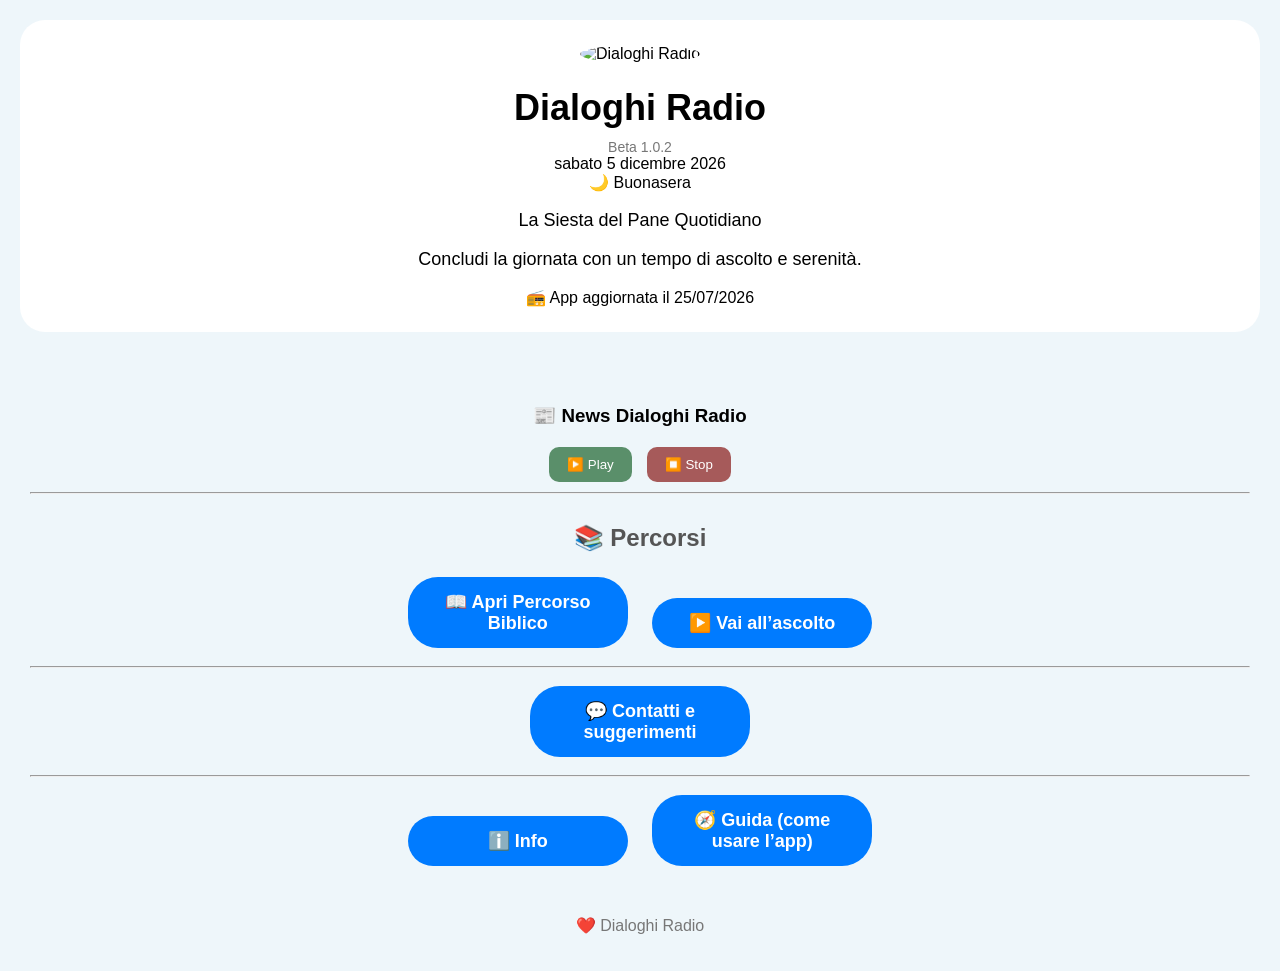
==== index.html @ 9541822d "Importato DR-TEST recupero 25-07 con esperimenti" ====
<!DOCTYPE html>
<!-- HTML5 -->

<html lang="it">
<head>
    <meta charset="UTF-8">
    <!-- Supporto caratteri -->

    <meta name="viewport" content="width=device-width, initial-scale=1.0">
    <!-- Responsive per smartphone -->

    <title>Dialoghi Radio</title>
    <!-- Titolo pagina -->

    <link rel="stylesheet" href="stile.css">
    <!-- Stile grafico -->

    <link rel="manifest" href="manifest.json">
    <!-- PWA: permette installazione come app -->

    <link rel="icon" type="image/png" href="icona.png">
    <!-- Icona browser/app -->
</head>

<body>

<header class="testata">
    <!-- Intestazione -->

    <img src="icona.png" class="logo" alt="Dialoghi Radio">
    <!-- Logo -->

    <h1>Dialoghi Radio</h1>
    <div class="versione">Beta 1.0.2</div>

   <div id="data-oggi"></div>
   <div id="saluto"></div>
<p class="sottotitolo">La Siesta del Pane Quotidiano</p>
<p id="descrizione-dinamica" class="descrizione">
Parole, musica e riflessioni per accompagnare la tua giornata
</p>
    <div class="ultimo-aggiornamento">
    📻 App aggiornata il 25/07/2026
    </div>
   </header>

<main>
    <!-- Pensiero del giorno -->
	
    <div id="contenutoGiornaliero" class="box-giorno">
        <p>Caricamento...</p>
    </div>

<div id="radioBox">

<h3>📰 News Dialoghi Radio</h3>

<div id="statoRadio"></div>

<audio id="audioRadio">
    <source src="audio/notizie/news001.mp3" type="audio/mpeg">
    Il tuo browser non supporta l'audio.
</audio>
<div id="controlliRadio">

<button id="playRadio">
▶️ Play
</button>

<button id="stopRadio">
⏹️ Stop
</button>

</div>

    <hr>

    <!-- 📚 PERCORSI -->
	
    <h2>📚 Percorsi</h2>

    <a href="percorso-biblico.html" class="bottone">
        📖 Apri Percorso Biblico
    </a>

    <!-- 🎧 ULTIME PUNTATE -->
	
   <a href="ultime-puntate.html" class="bottone">
   ▶️   Vai all’ascolto
   </a>
	
    <hr>

    <!-- 💬 CONTATTI -->
   
    <a href="contatti.html" class="bottone">
        💬 Contatti e suggerimenti
    </a>

    <hr>
    
    <!-- ℹ️ INFO -->
 
    <button onclick="mostraInfo()" class="bottone">
        ℹ️ Info
    </button>

    <!-- 📘 GUIDA -->

	<a href="guida.html" class="bottone">
    🧭 Guida (come usare l’app)
    </a>


</main>

<footer>
<p>❤️ Dialoghi Radio</p>

</footer>

<!-- Script Spreaker -->
<script async src="https://widget.spreaker.com/widgets.js"></script>

<!-- Script principale -->
<script src="app.js"></script>

  <!-- BOX INFO NASCOSTO -->
<div id="infoBox" style="display:none; padding:20px;">
  <h2>Dialoghi Radio</h2>
  <p>Versione Beta 1.0.2</p>
  <p>© 2026 Salvatore Esposito</p>
  <p>
    Un progetto di ascolto e accompagnamento.
  </p>
  <h3>🎧 Ascolto in background</h3>
  <p class="sottotitolo">
    Dopo aver avviato un contenuto audio puoi ridurre
    a icona Dialoghi Radio o spegnere lo schermo:
    l'ascolto può continuare mentre utilizzi altre
    applicazioni.
  </p>
  <button onclick="chiudiInfo()">Chiudi</button>
</div>


<!-- SCRIPT INFO -->
<script>

function mostraInfo() {
  const info = document.getElementById("infoBox");
  info.style.display = "block";

  info.scrollIntoView({
    behavior: "smooth"
  });
}

function chiudiInfo() {
  document.getElementById("infoBox").style.display = "none";
}

</script>
<script>
const oggi = new Date();

const opzioni = {
    weekday: 'long',
    year: 'numeric',
    month: 'long',
    day: 'numeric'
};

document.getElementById("data-oggi").innerHTML =
    oggi.toLocaleDateString('it-IT', opzioni);

const ora = new Date().getHours();

let messaggio = "";

if (ora < 12) {
    messaggio = "🌅 Buongiorno";
} 
else if (ora < 18) {
    messaggio = "☀️ Buon pomeriggio";
} 
else {
    messaggio = "🌙 Buonasera";
}

document.getElementById("saluto").innerHTML = messaggio;

let descrizione = "";

if (ora < 12) {
    descrizione = "Inizia la giornata con un momento di ascolto e riflessione.";
}
else if (ora < 18) {
    descrizione = "Un momento di pausa con parole e musica.";
}
else {
    descrizione = "Concludi la giornata con un tempo di ascolto e serenità.";
}

document.getElementById("descrizione-dinamica").innerHTML = descrizione;

</script>
</body>
</html>
---- stile.css ----
/* ============================================
   STILE GENERALE DELLA PAGINA
   ============================================ */

body {
    /* Carattere principale */
    font-family: Arial, sans-serif;

    /* Tutto il contenuto centrato */
    text-align: center;

    /* Eliminazione margini e spazi predefiniti */
    margin: 0;
    padding: 20px;

    /* Sfondo generale dell'app */
    background: #eef6fa; /* azzurro tenue   */
	/*          #f5f5f5;    grigio  chiaro  */
	/*          #f1f7f1;    verde   tenue   */
	/*          #f7f1e8;    crema  delicato */ 

}



/* ============================================
   TESTATA DELL'APP
   Contiene logo, titolo e descrizione
   ============================================ */

.testata {

    /* Sfondo bianco della scheda */
    background: white;

    padding: 25px;

    /* Angoli arrotondati */
    border-radius: 25px;

    margin-bottom: 5px;
}


/* Logo Dialoghi Radio */

.logo {
    width: 150px;
    border-radius: 50%;
}



/* Titolo principale */

h1 {
    font-size: 36px;
    margin-bottom: 5px;
}



h2 {

    /* Colore titoli secondari */
    color: #555;

    margin-top: 30px;
    margin-bottom: 15px;
}



.testata p {

    /* Dimensione descrizione nella testata */
    font-size: 18px;

}



/* ============================================
   BLOCCO ULTIMA PUNTATA
   ============================================ */

.ultima {

    background: white;

    padding: 20px;

    border-radius: 15px;

    /* Ombra della scheda */
    box-shadow: 0 2px 8px rgba(0,0,0,0.15);

}



/* ============================================
   ELENCO EPISODI CARICATI AUTOMATICAMENTE
   ============================================ */

#episodi div {

    /* Ogni puntata viene visualizzata
       come una scheda */

    background: white;

    padding: 15px;

    margin: 20px 0;

    border-radius: 20px;

}



/* ============================================
   LINK GENERICI
   ============================================ */

a {

    display: inline-block;

    margin-top: 20px;

    padding: 15px 25px;

    background: #222;

    color: white;

    text-decoration: none;

    border-radius: 30px;

    font-size: 18px;

}



/* ============================================
   PULSANTI PRINCIPALI DELL'APP
   ============================================ */

.bottone {

    display: inline-block;

    width: 220px;

    box-sizing: border-box;

    text-align: center;

    padding: 14px 20px;

    background: #007bff;

    color: white;

    text-decoration: none;

    border-radius: 30px;

    font-size: 18px;

    font-weight: bold;

    margin: 10px;

}



/* Effetto quando il mouse passa sopra */

.bottone:hover {

    background: #0056b3;

}



/* Il pulsante Info è un button,
   ma deve avere lo stesso stile */

button.bottone {

    border: none;

    cursor: pointer;

    font-family: Arial, sans-serif;

}



/* ============================================
   ADATTAMENTO SMARTPHONE
   ============================================ */

@media (max-width: 600px) {


    /* Logo più piccolo su telefono */

    .logo {

        width: 70px;

        display: block;

        margin: 0 auto;

    }


    /* Pulsanti a tutta larghezza */

    .bottone {

        display: block;

        width: 80%;

        margin: 15px auto;

    }

}



/* ============================================
   CONTENUTO PRINCIPALE
   ============================================ */

main {

    padding: 10px;

}



/* ============================================
   SPAZIATURA ELEMENTI DINAMICI
   ============================================ */

#ultima-puntata {

    margin-top: 25px;

}



#episodi div {

    margin-bottom: 25px;

}



/* ============================================
   INDICAZIONE VERSIONE APP
   ============================================ */

.versione {

    display: block;

    margin-top: 10px;

    font-size: 14px;

    color: #777;

}

/* ============================================
   PIEDE PAGINA
   ============================================ */

footer {

    margin-top: 30px;

    color: #777;

}
/* Pensiero del giorno */

#contenutoGiornaliero p {
    font-size: 18px;
}

#contenutoGiornaliero strong {
    font-size: 20px;
}
/* ============================================
   📻 Modalità Radio
   ============================================ */

.radio-attiva {
    animation: lampeggioRadio 1.5s infinite;
}


@keyframes lampeggioRadio {

    0% {
        opacity: 1;
    }

    50% {
        opacity: 0.4;
    }

    100% {
        opacity: 1;
    }

}
/* ============================================
   📻 Controlli radio
   ============================================ */

#statoRadio {
    margin-top: 15px;
    margin-bottom: 20px;
    font-size: 1.1em;
}


#controlliRadio {
    margin-top: 10px;
    margin-bottom: 10px;
    display: flex;
    gap: 15px;
    justify-content: center;
}


#controlliRadio button {
    padding: 10px 18px;
    border-radius: 10px;
    color: white;
    border: none;
    cursor: pointer;
}

#playRadio {
    background-color: #5a8f6a;
}

#stopRadio {
    background-color: #a65a5a;
}

iframe {
    position: relative;
    z-index: 10;
}
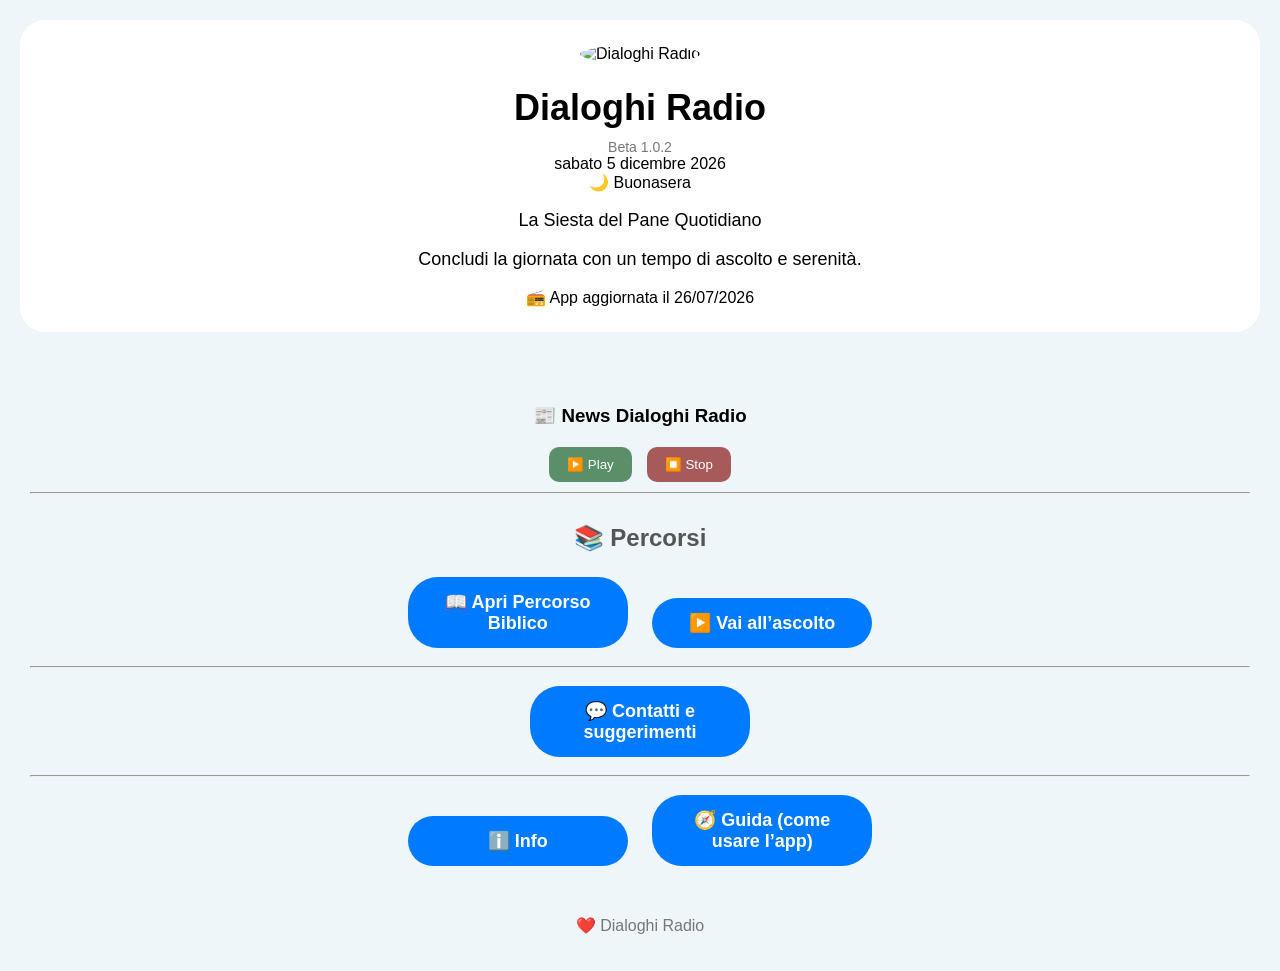
==== commit d09ab069: "Aggiornata data aggiornamento app DR-TEST" ====
--- a/index.html
+++ b/index.html
@@ -40,7 +40,7 @@
 Parole, musica e riflessioni per accompagnare la tua giornata
 </p>
     <div class="ultimo-aggiornamento">
-    📻 App aggiornata il 25/07/2026
+    📻 App aggiornata il 26/07/2026
     </div>
    </header>
 
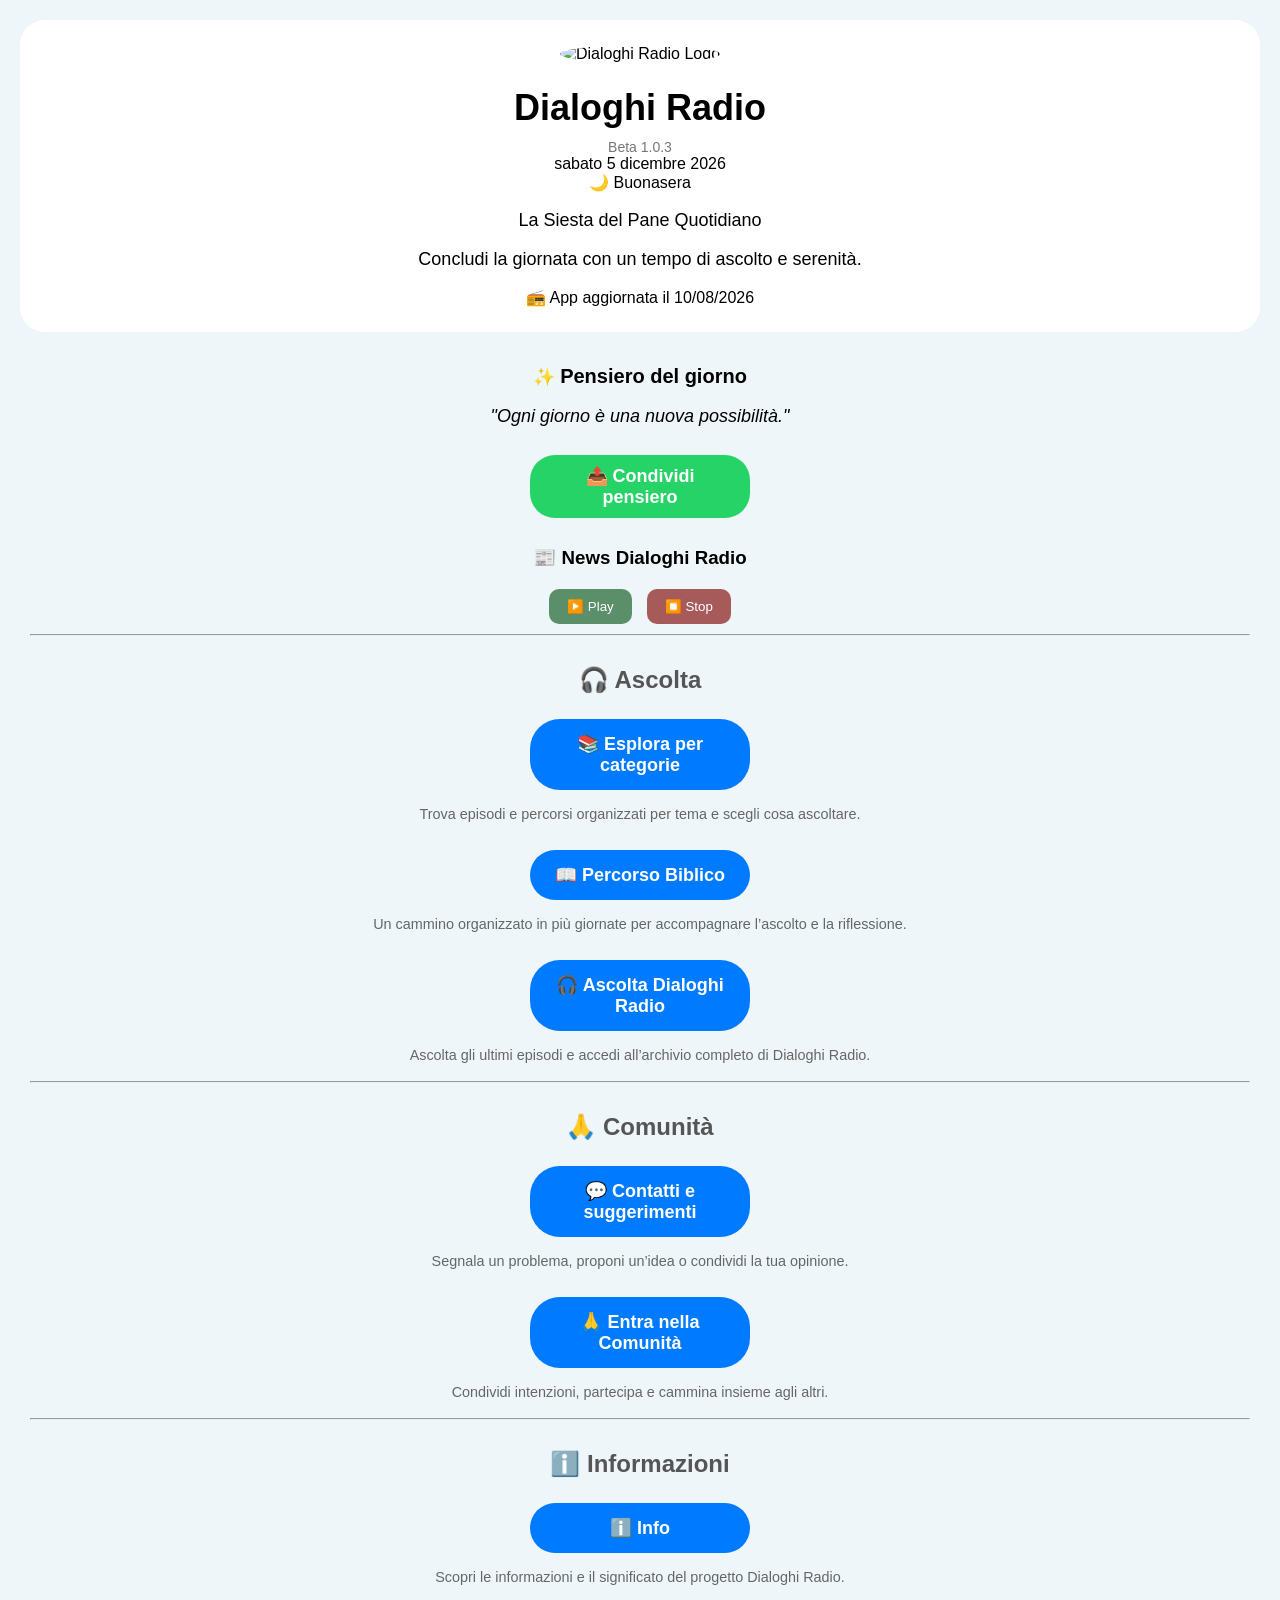
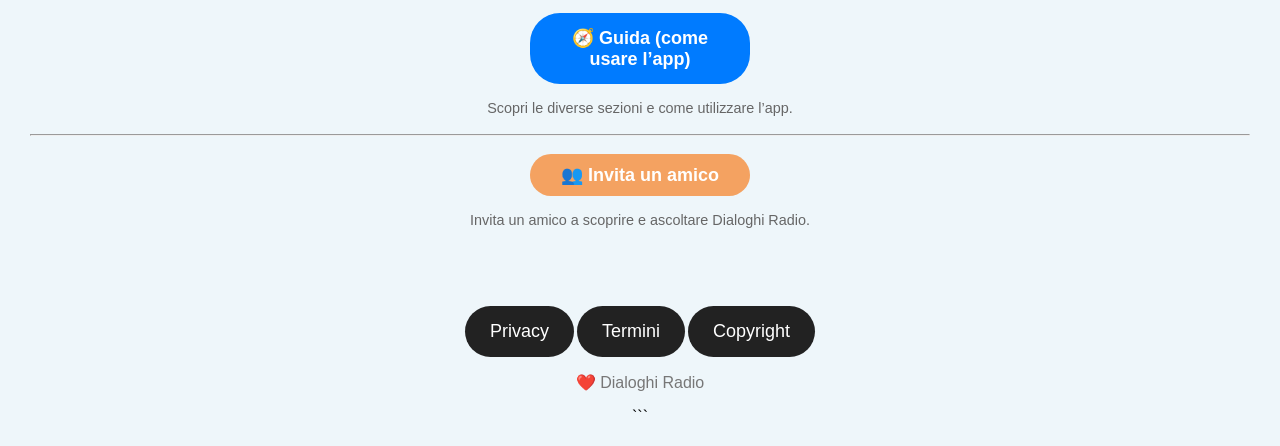
==== commit 379285fa: "Beta 1.0.3 - aggiornamento app e documentazione" ====
--- a/index.html
+++ b/index.html
@@ -1,209 +1,194 @@
 <!DOCTYPE html>
-<!-- HTML5 -->
-
 <html lang="it">
 <head>
     <meta charset="UTF-8">
-    <!-- Supporto caratteri -->
+    <meta name="viewport" content="width=device-width, initial-scale=1.0">
+    <title>Dialoghi Radio</title>
 
-    <meta name="viewport" content="width=device-width, initial-scale=1.0">
-    <!-- Responsive per smartphone -->
-
-    <title>Dialoghi Radio</title>
-    <!-- Titolo pagina -->
-
+    <!-- Risorse e PWA -->
     <link rel="stylesheet" href="stile.css">
-    <!-- Stile grafico -->
-
     <link rel="manifest" href="manifest.json">
-    <!-- PWA: permette installazione come app -->
-
     <link rel="icon" type="image/png" href="icona.png">
-    <!-- Icona browser/app -->
 </head>
 
 <body>
 
-<header class="testata">
-    <!-- Intestazione -->
+    <!-- Testata -->
+    <header class="testata">
+        <img src="icona.png" class="logo" alt="Dialoghi Radio Logo">
+        <h1>Dialoghi Radio</h1>
 
-    <img src="icona.png" class="logo" alt="Dialoghi Radio">
-    <!-- Logo -->
+        <div class="versione" id="versione-app"></div>
+        <div id="avviso-versione"></div>
+        <div id="data-oggi"></div>
+        <div id="saluto"></div>
 
-    <h1>Dialoghi Radio</h1>
-    <div class="versione">Beta 1.0.2</div>
+        <p class="sottotitolo">La Siesta del Pane Quotidiano</p>
+        <p id="descrizione-dinamica" class="descrizione">
+            Parole, musica e riflessioni per accompagnare la tua giornata
+        </p>
+        <div class="ultimo-aggiornamento" id="data-aggiornamento"></div>
+    </header>
 
-   <div id="data-oggi"></div>
-   <div id="saluto"></div>
-<p class="sottotitolo">La Siesta del Pane Quotidiano</p>
-<p id="descrizione-dinamica" class="descrizione">
-Parole, musica e riflessioni per accompagnare la tua giornata
-</p>
-    <div class="ultimo-aggiornamento">
-    📻 App aggiornata il 26/07/2026
-    </div>
-   </header>
+    <!-- Contenuto Principale -->
+    <main>
+        <!-- Pensiero del giorno -->
+        <div id="contenutoGiornaliero" class="box-giorno">
+            <p>Caricamento...</p>
+        </div>
 
-<main>
-    <!-- Pensiero del giorno -->
-	
-    <div id="contenutoGiornaliero" class="box-giorno">
-        <p>Caricamento...</p>
+        <!-- Sezione Player Radio & News -->
+        <div id="radioBox">
+            <h3>📰 News Dialoghi Radio</h3>
+            <div id="statoRadio"></div>
+
+            <audio id="audioRadio">
+                <source src="audio/notizie/news001.mp3" type="audio/mpeg">
+                Il tuo browser non supporta l'audio.
+            </audio>
+
+            <div id="controlliRadio">
+                <button id="playRadio">▶️ Play</button>
+                <button id="stopRadio">⏹️ Stop</button>
+            </div>
+        </div>
+
+        <hr>
+
+        <!-- Sezione 1: Ascolta -->
+        <h2>🎧 Ascolta</h2>
+
+        <a href="categorie.html" class="bottone">📚 Esplora per categorie</a>
+        <p class="descrizione-pulsante">
+            Trova episodi e percorsi organizzati per tema e scegli cosa ascoltare.
+        </p>
+
+        <a href="percorso-biblico.html" class="bottone">📖 Percorso Biblico</a>
+        <p class="descrizione-pulsante">
+            Un cammino organizzato in più giornate per accompagnare l’ascolto e la riflessione.
+        </p>
+
+        <a href="ultime-puntate.html" class="bottone">🎧 Ascolta Dialoghi Radio</a>
+        <p class="descrizione-pulsante">
+            Ascolta gli ultimi episodi e accedi all’archivio completo di Dialoghi Radio.
+        </p>
+
+        <hr>
+
+        <!-- Sezione 2: Comunità -->
+        <h2>🙏 Comunità</h2>
+
+        <a href="contatti.html" class="bottone">💬 Contatti e suggerimenti</a>
+        <p class="descrizione-pulsante">
+            Segnala un problema, proponi un’idea o condividi la tua opinione.
+        </p>
+
+        <a href="comunita.html" class="bottone">🙏 Entra nella Comunità</a>
+        <p class="descrizione-pulsante">
+            Condividi intenzioni, partecipa e cammina insieme agli altri.
+        </p>
+
+        <hr>
+
+        <!-- Sezione 3: Informazioni e utility -->
+        <h2>ℹ️ Informazioni</h2>
+
+        <button onclick="mostraInfo()" class="bottone">ℹ️ Info</button>
+        <p class="descrizione-pulsante">
+            Scopri le informazioni e il significato del progetto Dialoghi Radio.
+        </p>
+
+        <a href="guida.html" class="bottone">🧭 Guida (come usare l’app)</a>
+        <p class="descrizione-pulsante">
+            Scopri le diverse sezioni e come utilizzare l’app.
+        </p>
+
+        <hr>
+
+	<button onclick="condividiCategorie()" class="bottone bottone-invito">
+	👥 Invita un amico
+	</button>
+        <p class="descrizione-pulsante">
+            Invita un amico a scoprire e ascoltare Dialoghi Radio.
+        </p>
+    </main>
+
+    <!-- Modal Info Nascosto -->
+    <div id="infoBox" style="display:none; padding:20px;">
+        <h2>Dialoghi Radio</h2>
+        <p>Versione <span id="versione-info"></span></p>
+        <p>© 2026 Salvatore Esposito</p>
+        <p>Un progetto di ascolto e accompagnamento.</p>
+
+        <h3>🎧 Ascolto in background</h3>
+        <p class="sottotitolo">
+            Dopo aver avviato un contenuto audio puoi ridurre a icona Dialoghi Radio o spegnere lo schermo:
+            l'ascolto può continuare mentre utilizzi altre applicazioni.
+        </p>
+        <button onclick="chiudiInfo()">Chiudi</button>
     </div>
 
-<div id="radioBox">
+    <!-- Piè di pagina -->
 
-<h3>📰 News Dialoghi Radio</h3>
+<footer>
+    <p class="link-documenti">
+        <a href="privacy.html">Privacy</a>
+        <a href="termini.html">Termini</a>
+        <a href="copyright.html">Copyright</a>
+    </p>
 
-<div id="statoRadio"></div>
-
-<audio id="audioRadio">
-    <source src="audio/notizie/news001.mp3" type="audio/mpeg">
-    Il tuo browser non supporta l'audio.
-</audio>
-<div id="controlliRadio">
-
-<button id="playRadio">
-▶️ Play
-</button>
-
-<button id="stopRadio">
-⏹️ Stop
-</button>
-
-</div>
-
-    <hr>
-
-    <!-- 📚 PERCORSI -->
-	
-    <h2>📚 Percorsi</h2>
-
-    <a href="percorso-biblico.html" class="bottone">
-        📖 Apri Percorso Biblico
-    </a>
-
-    <!-- 🎧 ULTIME PUNTATE -->
-	
-   <a href="ultime-puntate.html" class="bottone">
-   ▶️   Vai all’ascolto
-   </a>
-	
-    <hr>
-
-    <!-- 💬 CONTATTI -->
-   
-    <a href="contatti.html" class="bottone">
-        💬 Contatti e suggerimenti
-    </a>
-
-    <hr>
-    
-    <!-- ℹ️ INFO -->
- 
-    <button onclick="mostraInfo()" class="bottone">
-        ℹ️ Info
-    </button>
-
-    <!-- 📘 GUIDA -->
-
-	<a href="guida.html" class="bottone">
-    🧭 Guida (come usare l’app)
-    </a>
+    <p>❤️ Dialoghi Radio</p>
+</footer>
+```
 
 
-</main>
-
-<footer>
-<p>❤️ Dialoghi Radio</p>
-
-</footer>
-
-<!-- Script Spreaker -->
-<script async src="https://widget.spreaker.com/widgets.js"></script>
-
-<!-- Script principale -->
-<script src="app.js"></script>
-
-  <!-- BOX INFO NASCOSTO -->
-<div id="infoBox" style="display:none; padding:20px;">
-  <h2>Dialoghi Radio</h2>
-  <p>Versione Beta 1.0.2</p>
-  <p>© 2026 Salvatore Esposito</p>
-  <p>
-    Un progetto di ascolto e accompagnamento.
-  </p>
-  <h3>🎧 Ascolto in background</h3>
-  <p class="sottotitolo">
-    Dopo aver avviato un contenuto audio puoi ridurre
-    a icona Dialoghi Radio o spegnere lo schermo:
-    l'ascolto può continuare mentre utilizzi altre
-    applicazioni.
-  </p>
-  <button onclick="chiudiInfo()">Chiudi</button>
-</div>
 
 
-<!-- SCRIPT INFO -->
-<script>
+    <!-- Script Esterni -->
+    <script async src="https://widget.spreaker.com/widgets.js"></script>
+    <script src="config.js"></script>
+    <script src="app.js"></script>
 
-function mostraInfo() {
-  const info = document.getElementById("infoBox");
-  info.style.display = "block";
+    <!-- Script Inline Logic -->
+    <script>
+        function mostraInfo() {
+            const info = document.getElementById("infoBox");
+            info.style.display = "block";
+            info.scrollIntoView({ behavior: "smooth" });
+        }
 
-  info.scrollIntoView({
-    behavior: "smooth"
-  });
-}
+        function chiudiInfo() {
+            document.getElementById("infoBox").style.display = "none";
+        }
 
-function chiudiInfo() {
-  document.getElementById("infoBox").style.display = "none";
-}
+        // Gestione data e saluti dinamici
+        const oggi = new Date();
+        const opzioni = {
+            weekday: 'long',
+            year: 'numeric',
+            month: 'long',
+            day: 'numeric'
+        };
 
-</script>
-<script>
-const oggi = new Date();
+        document.getElementById("data-oggi").innerHTML = oggi.toLocaleDateString('it-IT', opzioni);
 
-const opzioni = {
-    weekday: 'long',
-    year: 'numeric',
-    month: 'long',
-    day: 'numeric'
-};
+        const ora = oggi.getHours();
+        let messaggio = "";
+        let descrizione = "";
 
-document.getElementById("data-oggi").innerHTML =
-    oggi.toLocaleDateString('it-IT', opzioni);
+        if (ora < 12) {
+            messaggio = "🌅 Buongiorno";
+            descrizione = "Inizia la giornata con un momento di ascolto e riflessione.";
+        } else if (ora < 18) {
+            messaggio = "☀️ Buon pomeriggio";
+            descrizione = "Un momento di pausa con parole e musica.";
+        } else {
+            messaggio = "🌙 Buonasera";
+            descrizione = "Concludi la giornata con un tempo di ascolto e serenità.";
+        }
 
-const ora = new Date().getHours();
-
-let messaggio = "";
-
-if (ora < 12) {
-    messaggio = "🌅 Buongiorno";
-} 
-else if (ora < 18) {
-    messaggio = "☀️ Buon pomeriggio";
-} 
-else {
-    messaggio = "🌙 Buonasera";
-}
-
-document.getElementById("saluto").innerHTML = messaggio;
-
-let descrizione = "";
-
-if (ora < 12) {
-    descrizione = "Inizia la giornata con un momento di ascolto e riflessione.";
-}
-else if (ora < 18) {
-    descrizione = "Un momento di pausa con parole e musica.";
-}
-else {
-    descrizione = "Concludi la giornata con un tempo di ascolto e serenità.";
-}
-
-document.getElementById("descrizione-dinamica").innerHTML = descrizione;
-
-</script>
+        document.getElementById("saluto").innerHTML = messaggio;
+        document.getElementById("descrizione-dinamica").innerHTML = descrizione;
+    </script>
 </body>
-</html>
+</html>
--- a/stile.css
+++ b/stile.css
@@ -1,307 +1,80 @@
 /* ============================================
-   STILE GENERALE DELLA PAGINA
+   1. STILE GENERALE & LAYOUT
    ============================================ */
 
 body {
-    /* Carattere principale */
     font-family: Arial, sans-serif;
-
-    /* Tutto il contenuto centrato */
     text-align: center;
-
-    /* Eliminazione margini e spazi predefiniti */
     margin: 0;
     padding: 20px;
-
-    /* Sfondo generale dell'app */
-    background: #eef6fa; /* azzurro tenue   */
-	/*          #f5f5f5;    grigio  chiaro  */
-	/*          #f1f7f1;    verde   tenue   */
-	/*          #f7f1e8;    crema  delicato */ 
-
-}
-
-
-
-/* ============================================
-   TESTATA DELL'APP
-   Contiene logo, titolo e descrizione
+    background: #eef6fa; /* Azzurro tenue */
+    /* Alternative sfondo:
+       #f5f5f5; Grigio chiaro
+       #f1f7f1; Verde tenue
+       #f7f1e8; Crema delicato
+    */
+}
+
+main {
+    padding: 10px;
+}
+
+footer {
+    margin-top: 30px;
+    color: #777;
+}
+
+iframe {
+    position: relative;
+    z-index: 10;
+}
+
+/* ============================================
+   2. TESTATA & TIPOGRAFIA
    ============================================ */
 
 .testata {
-
-    /* Sfondo bianco della scheda */
-    background: white;
-
+    background: #ffffff;
     padding: 25px;
-
-    /* Angoli arrotondati */
     border-radius: 25px;
-
     margin-bottom: 5px;
 }
-
-
-/* Logo Dialoghi Radio */
 
 .logo {
     width: 150px;
     border-radius: 50%;
 }
 
-
-
-/* Titolo principale */
-
 h1 {
     font-size: 36px;
     margin-bottom: 5px;
 }
 
-
-
 h2 {
-
-    /* Colore titoli secondari */
     color: #555;
-
     margin-top: 30px;
     margin-bottom: 15px;
 }
 
-
-
 .testata p {
-
-    /* Dimensione descrizione nella testata */
     font-size: 18px;
-
-}
-
-
-
-/* ============================================
-   BLOCCO ULTIMA PUNTATA
-   ============================================ */
-
-.ultima {
-
-    background: white;
-
-    padding: 20px;
-
-    border-radius: 15px;
-
-    /* Ombra della scheda */
-    box-shadow: 0 2px 8px rgba(0,0,0,0.15);
-
-}
-
-
-
-/* ============================================
-   ELENCO EPISODI CARICATI AUTOMATICAMENTE
-   ============================================ */
-
-#episodi div {
-
-    /* Ogni puntata viene visualizzata
-       come una scheda */
-
-    background: white;
-
-    padding: 15px;
-
-    margin: 20px 0;
-
-    border-radius: 20px;
-
-}
-
-
-
-/* ============================================
-   LINK GENERICI
-   ============================================ */
-
-a {
-
-    display: inline-block;
-
-    margin-top: 20px;
-
-    padding: 15px 25px;
-
-    background: #222;
-
-    color: white;
-
-    text-decoration: none;
-
-    border-radius: 30px;
-
-    font-size: 18px;
-
-}
-
-
-
-/* ============================================
-   PULSANTI PRINCIPALI DELL'APP
-   ============================================ */
-
-.bottone {
-
-    display: inline-block;
-
-    width: 220px;
-
-    box-sizing: border-box;
-
+}
+
+.versione {
+    display: block;
+    margin-top: 10px;
+    font-size: 14px;
+    color: #777;
+}
+
+.descrizione-pulsante {
+    margin: 6px 10px 18px;
+    font-size: 0.9em;
+    color: #666;
     text-align: center;
-
-    padding: 14px 20px;
-
-    background: #007bff;
-
-    color: white;
-
-    text-decoration: none;
-
-    border-radius: 30px;
-
-    font-size: 18px;
-
-    font-weight: bold;
-
-    margin: 10px;
-
-}
-
-
-
-/* Effetto quando il mouse passa sopra */
-
-.bottone:hover {
-
-    background: #0056b3;
-
-}
-
-
-
-/* Il pulsante Info è un button,
-   ma deve avere lo stesso stile */
-
-button.bottone {
-
-    border: none;
-
-    cursor: pointer;
-
-    font-family: Arial, sans-serif;
-
-}
-
-
-
-/* ============================================
-   ADATTAMENTO SMARTPHONE
-   ============================================ */
-
-@media (max-width: 600px) {
-
-
-    /* Logo più piccolo su telefono */
-
-    .logo {
-
-        width: 70px;
-
-        display: block;
-
-        margin: 0 auto;
-
-    }
-
-
-    /* Pulsanti a tutta larghezza */
-
-    .bottone {
-
-        display: block;
-
-        width: 80%;
-
-        margin: 15px auto;
-
-    }
-
-}
-
-
-
-/* ============================================
-   CONTENUTO PRINCIPALE
-   ============================================ */
-
-main {
-
-    padding: 10px;
-
-}
-
-
-
-/* ============================================
-   SPAZIATURA ELEMENTI DINAMICI
-   ============================================ */
-
-#ultima-puntata {
-
-    margin-top: 25px;
-
-}
-
-
-
-#episodi div {
-
-    margin-bottom: 25px;
-
-}
-
-
-
-/* ============================================
-   INDICAZIONE VERSIONE APP
-   ============================================ */
-
-.versione {
-
-    display: block;
-
-    margin-top: 10px;
-
-    font-size: 14px;
-
-    color: #777;
-
-}
-
-/* ============================================
-   PIEDE PAGINA
-   ============================================ */
-
-footer {
-
-    margin-top: 30px;
-
-    color: #777;
-
-}
-/* Pensiero del giorno */
-
+}
+
+/* Nota / elementi dinamici */
 #contenutoGiornaliero p {
     font-size: 18px;
 }
@@ -309,32 +82,99 @@
 #contenutoGiornaliero strong {
     font-size: 20px;
 }
-/* ============================================
-   📻 Modalità Radio
-   ============================================ */
-
-.radio-attiva {
-    animation: lampeggioRadio 1.5s infinite;
-}
-
-
-@keyframes lampeggioRadio {
-
-    0% {
-        opacity: 1;
-    }
-
-    50% {
-        opacity: 0.4;
-    }
-
-    100% {
-        opacity: 1;
-    }
-
-}
-/* ============================================
-   📻 Controlli radio
+
+/* ============================================
+   3. PULSANTI E LINK
+   ============================================ */
+
+a {
+    display: inline-block;
+    margin-top: 20px;
+    padding: 15px 25px;
+    background: #222;
+    color: #ffffff;
+    text-decoration: none;
+    border-radius: 30px;
+    font-size: 18px;
+}
+
+.bottone {
+    display: inline-block;
+    width: 220px;
+    box-sizing: border-box;
+    text-align: center;
+    padding: 14px 20px;
+    background: #007bff;
+    color: #ffffff;
+    text-decoration: none;
+    border-radius: 30px;
+    font-size: 18px;
+    font-weight: bold;
+    margin: 10px;
+}
+
+.bottone:hover {
+    background: #0056b3;
+}
+
+button.bottone {
+    border: none;
+    cursor: pointer;
+    font-family: Arial, sans-serif;
+}
+
+.btn-share {
+  background-color: #25D366;
+  color: white;
+  border-radius: 20px;
+  padding: 8px 16px;
+  font-weight: 500;
+  border: none;
+}
+
+.btn-share:active {
+  transform: scale(0.97);
+}
+
+/* ============================================
+   4. SCHEDE ED EPISODI
+   ============================================ */
+
+.ultima {
+    background: #ffffff;
+    padding: 20px;
+    border-radius: 15px;
+    box-shadow: 0 2px 8px rgba(0, 0, 0, 0.15);
+}
+
+#ultima-puntata {
+    margin-top: 25px;
+}
+
+#episodi div {
+    background: #ffffff;
+    padding: 15px;
+    margin: 20px 0 25px 0;
+    border-radius: 20px;
+}
+
+.episodio-cliccabile {
+    margin: 12px 0;
+    padding: 14px;
+    background-color: #ffffff;
+    border-radius: 12px;
+    box-shadow: 0 2px 6px rgba(0, 0, 0, 0.1);
+    cursor: pointer;
+    transition: transform 0.15s, box-shadow 0.15s;
+}
+
+.episodio-cliccabile:hover {
+    transform: scale(1.02);
+    box-shadow: 0 4px 10px rgba(0, 0, 0, 0.15);
+}
+
+/* ============================================
+   5. CONTROLLI RADIO & MODALITÀ LIVE
    ============================================ */
 
 #statoRadio {
@@ -342,7 +182,6 @@
     margin-bottom: 20px;
     font-size: 1.1em;
 }
-
 
 #controlliRadio {
     margin-top: 10px;
@@ -352,11 +191,10 @@
     justify-content: center;
 }
 
-
 #controlliRadio button {
     padding: 10px 18px;
     border-radius: 10px;
-    color: white;
+    color: #ffffff;
     border: none;
     cursor: pointer;
 }
@@ -369,7 +207,162 @@
     background-color: #a65a5a;
 }
 
-iframe {
-    position: relative;
-    z-index: 10;
+.radio-attiva {
+    animation: lampeggioRadio 1.5s infinite;
+}
+
+@keyframes lampeggioRadio {
+    0% {
+        opacity: 1;
+    }
+    50% {
+        opacity: 0.4;
+    }
+    100% {
+        opacity: 1;
+    }
+}
+
+/* ============================================
+   6. RESPONSIVE (SMARTPHONE)
+   ============================================ */
+
+@media (max-width: 600px) {
+    .logo {
+        width: 70px;
+        display: block;
+        margin: 0 auto;
+    }
+
+    .bottone {
+        display: block;
+        width: 80%;
+        margin: 15px auto;
+    }
+}
+.bottone-invito {
+    background: #f4a261 !important;
+    color: white;
+    border: none;
+    border-radius: 25px;
+    padding: 10px 18px;
+    font-weight: bold;
+    cursor: pointer;
+    transition: transform 0.2s ease, opacity 0.2s ease;
+}
+
+.bottone-invito:hover {
+    opacity: 0.9;
+    transform: translateY(-1px);
+}
+
+.bottone-invito:active {
+    transform: scale(0.97);
+}
+.bottone-condividi {
+	background: #25D366 !important;
+    color: white;
+    border: none;
+    border-radius: 25px;
+    padding: 10px 18px;
+    font-weight: bold;
+    cursor: pointer;
+    transition: transform 0.2s ease, opacity 0.2s ease;
+}
+
+.bottone-condividi:hover {
+    opacity: 0.9;
+    transform: translateY(-1px);
+}
+
+.bottone-condividi:active {
+    transform: scale(0.97);
+}
+.btn-comunita {
+    background: #f4a261 !important;
+    color: white;
+    border: none;
+    border-radius: 25px;
+    padding: 10px 18px;
+    font-weight: bold;
+    cursor: pointer;
+    transition: transform 0.2s ease, opacity 0.2s ease;
+}
+
+.btn-comunita:hover {
+    opacity: 0.9;
+    transform: translateY(-1px);
+}
+
+.btn-comunita:active {
+    transform: scale(0.97);
+}
+.btn-comunita.bottone-condividi {
+    background: #25D366 !important;
+    color: white;
+}
+/* Pagine documentazione */
+
+.pagina-documento {
+max-width: 800px;
+margin: 20px auto;
+padding: 24px;
+font-size: 17px;
+line-height: 1.65;
+text-align: left;
+}
+
+.pagina-documento h2 {
+margin-top: 30px;
+margin-bottom: 12px;
+}
+
+.pagina-documento p {
+margin-bottom: 16px;
+}
+
+.pagina-documento ul {
+padding-left: 24px;
+margin-bottom: 20px;
+}
+
+.pagina-documento li {
+margin-bottom: 8px;
+}
+
+.pagina-documento hr {
+margin: 30px 0;
+border: 0;
+border-top: 1px solid #ccc;
+}
+
+@media (max-width: 600px) {
+
+```
+.pagina-documento {
+    margin: 10px;
+    padding: 18px;
+    font-size: 17px;
+    line-height: 1.65;
+}
+
+.pagina-documento h2 {
+    font-size: 21px;
+    margin-top: 26px;
+}
+
+.pagina-documento p {
+    margin-bottom: 15px;
+}
+}
+.link-documenti {
+    display: flex;
+    justify-content: center;
+    gap: 3px;
+    font-size: 0.85rem;
+    white-space: nowrap;
+}
+
+.link-documenti a {
+    display: inline;
 }
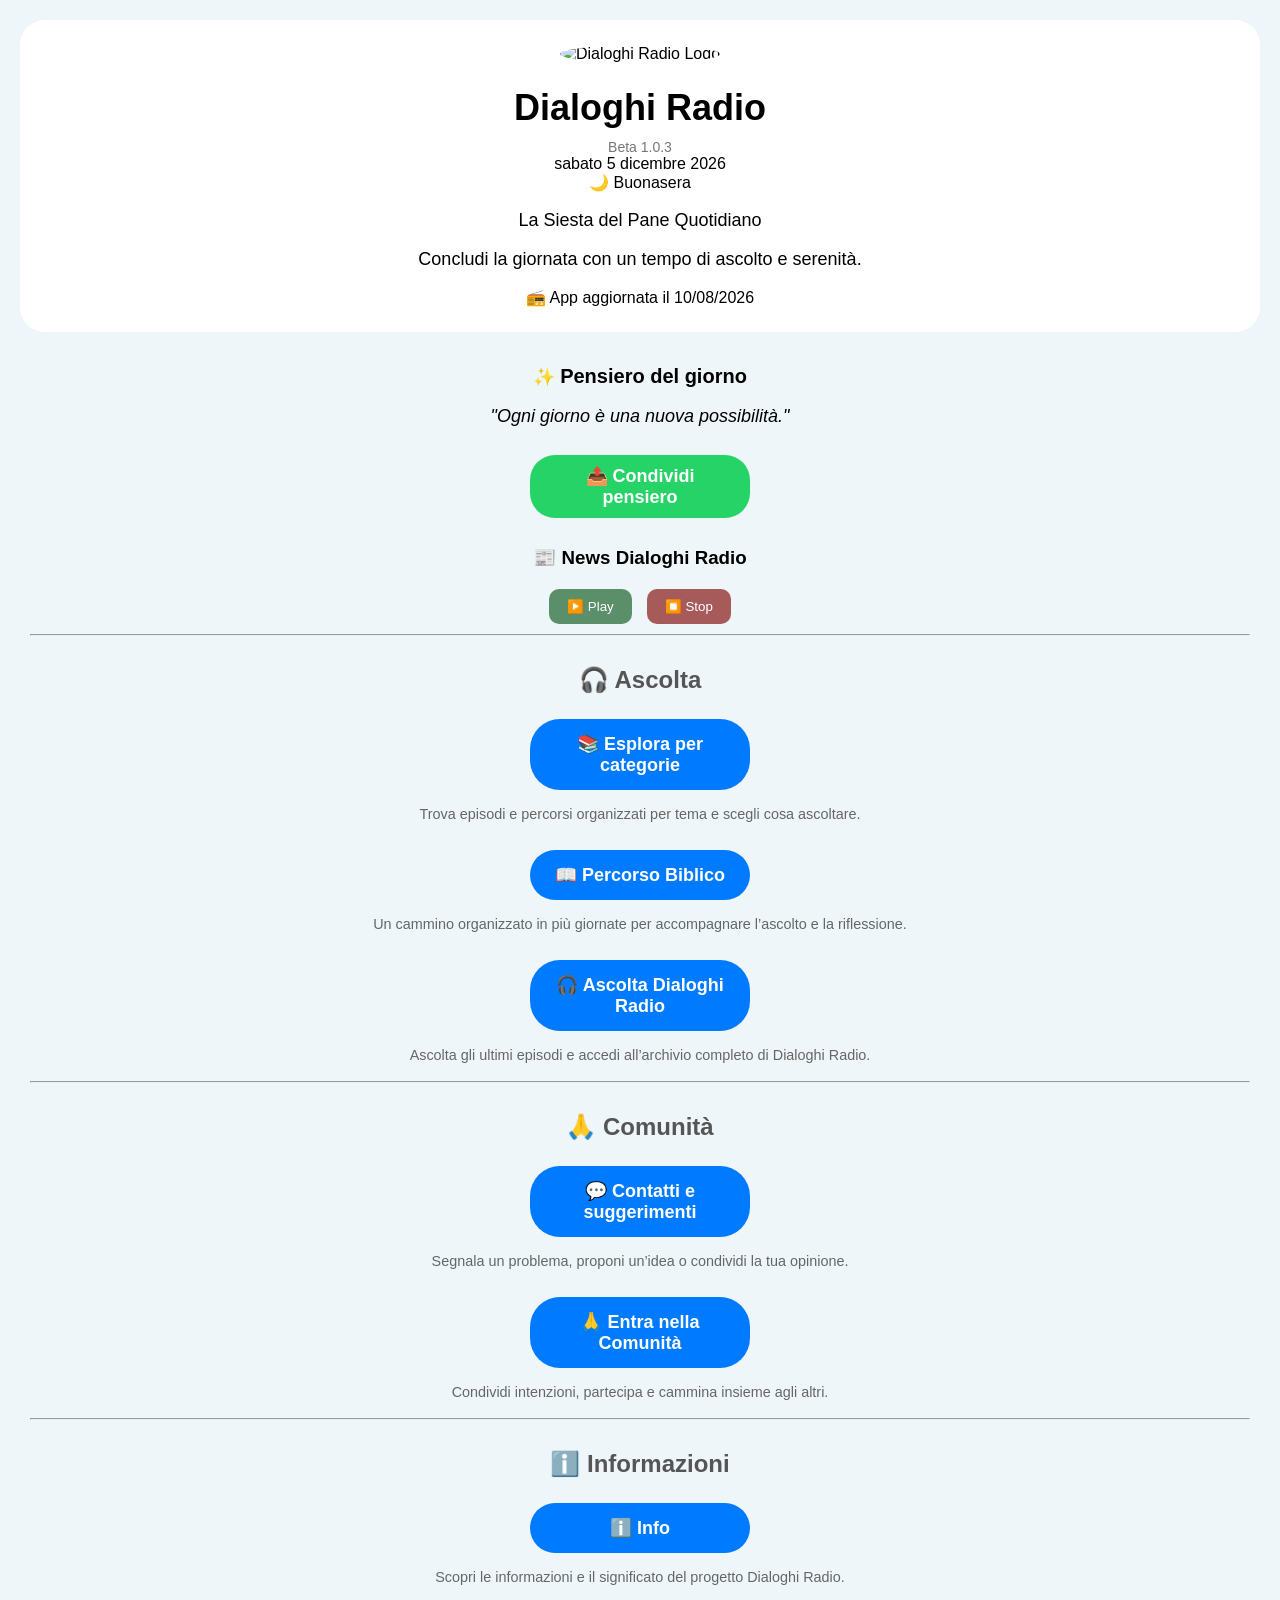
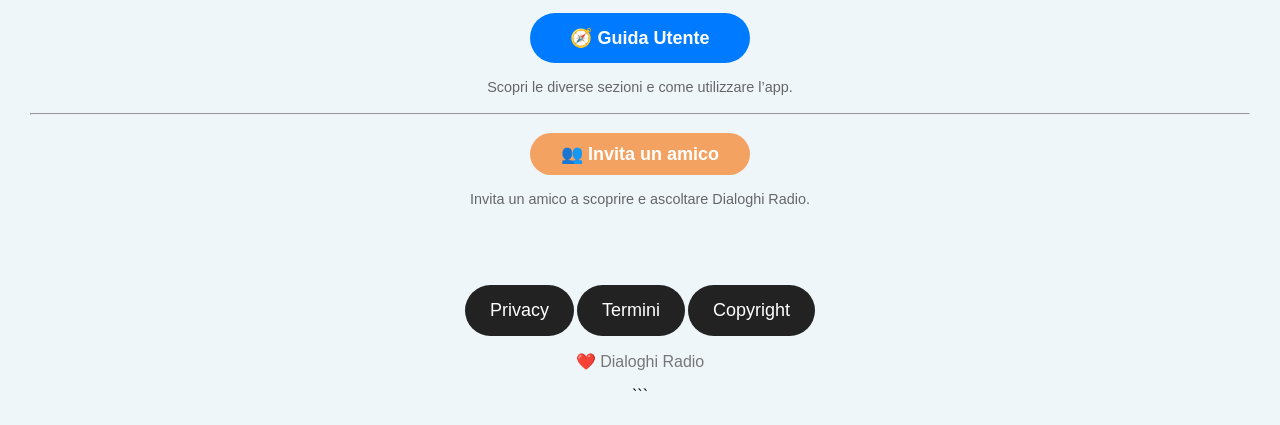
==== commit 780373b4: "DRTEST 1.0.3 - correzioni feedback tester" ====
--- a/index.html
+++ b/index.html
@@ -98,7 +98,7 @@
             Scopri le informazioni e il significato del progetto Dialoghi Radio.
         </p>
 
-        <a href="guida.html" class="bottone">🧭 Guida (come usare l’app)</a>
+        <a href="guida.html" class="bottone">🧭 Guida Utente</a>
         <p class="descrizione-pulsante">
             Scopri le diverse sezioni e come utilizzare l’app.
         </p>
--- a/stile.css
+++ b/stile.css
@@ -168,6 +168,11 @@
     transition: transform 0.15s, box-shadow 0.15s;
 }
 
+.episodio-cliccabile.episodio-selezionato {
+    background-color: #e8f0fe;
+    border: 2px solid #4a90e2;
+    font-weight: bold;
+}
 .episodio-cliccabile:hover {
     transform: scale(1.02);
     box-shadow: 0 4px 10px rgba(0, 0, 0, 0.15);
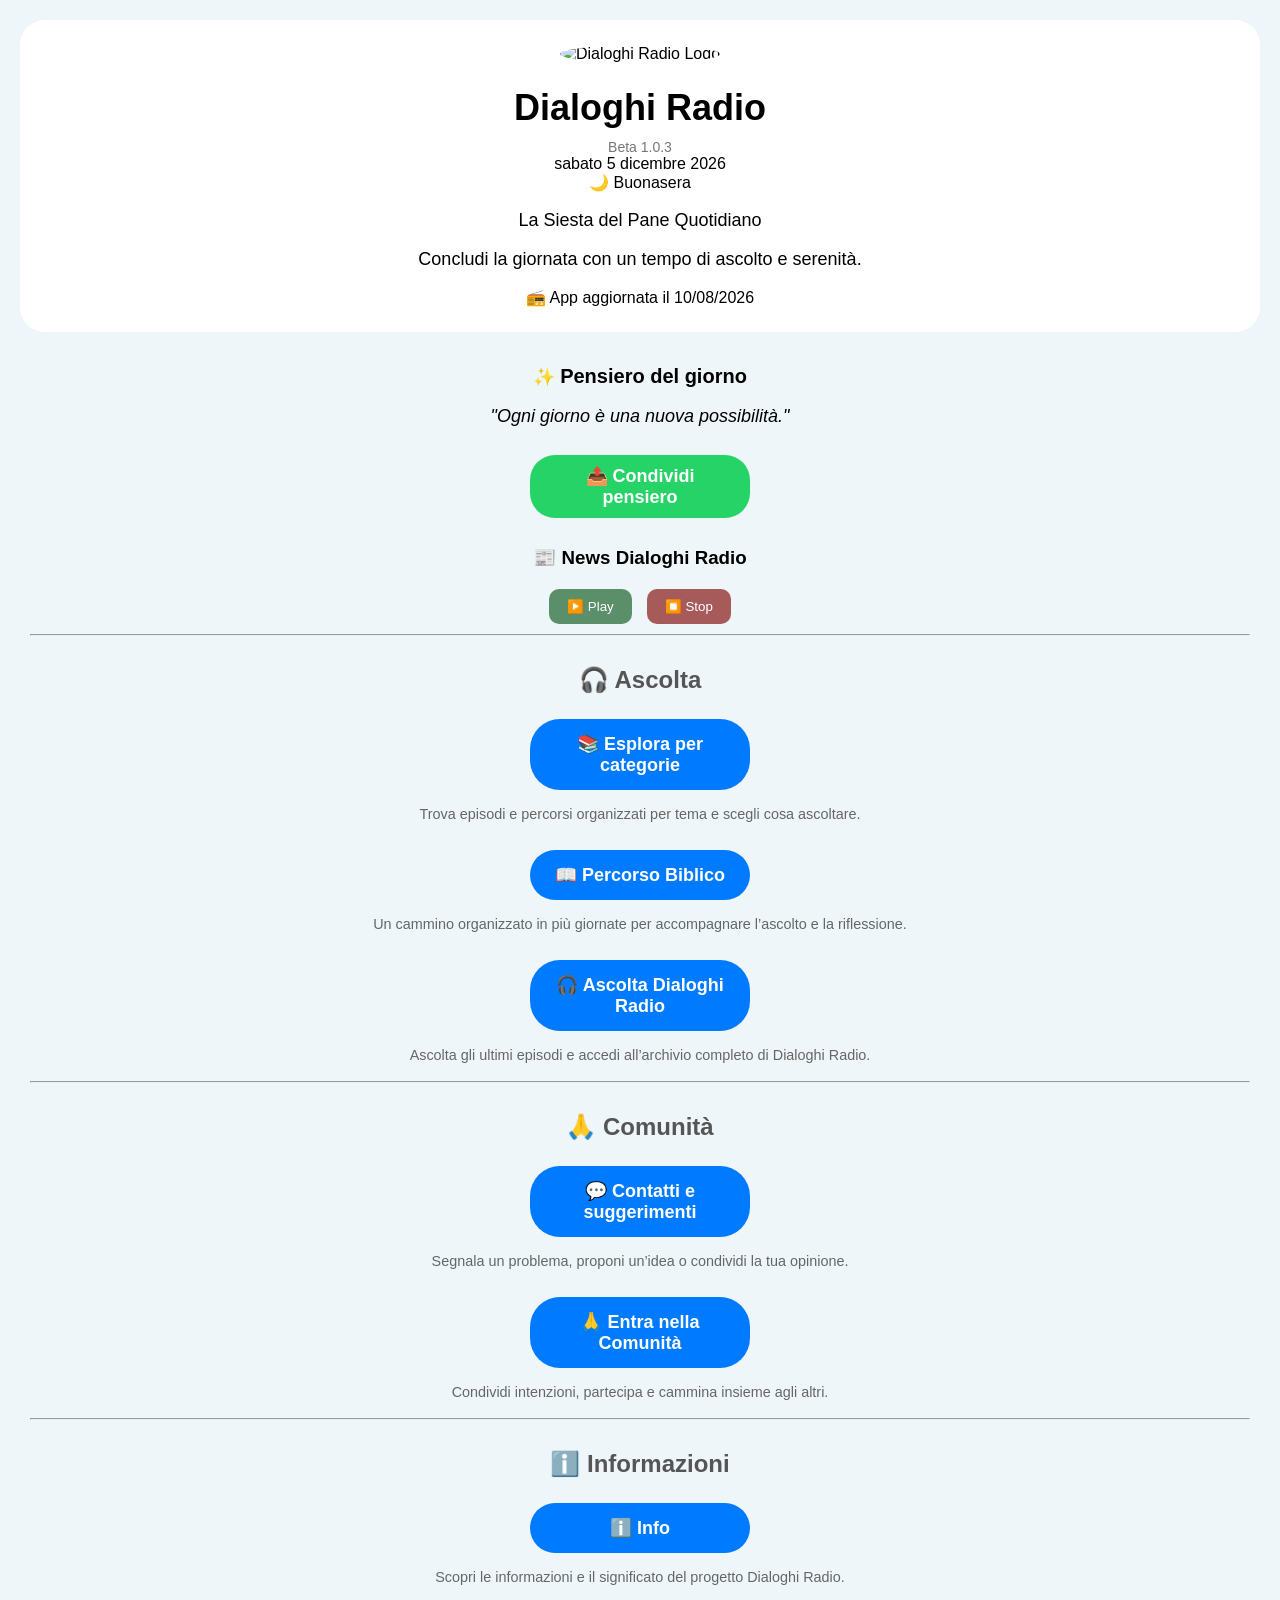
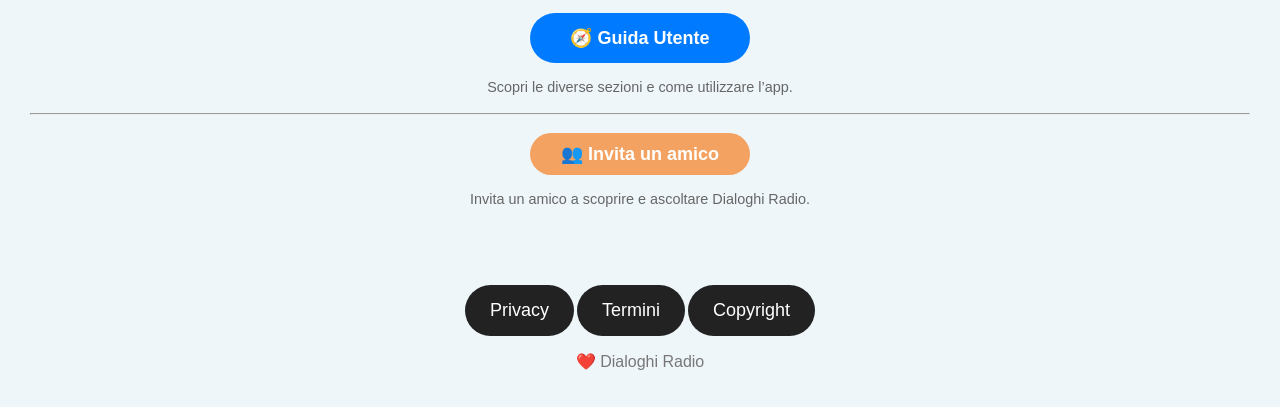
==== commit 5c47e71f: "DRTEST 1.0.3 - aggiorna index" ====
--- a/index.html
+++ b/index.html
@@ -139,10 +139,6 @@
 
     <p>❤️ Dialoghi Radio</p>
 </footer>
-```
-
-
-
 
     <!-- Script Esterni -->
     <script async src="https://widget.spreaker.com/widgets.js"></script>
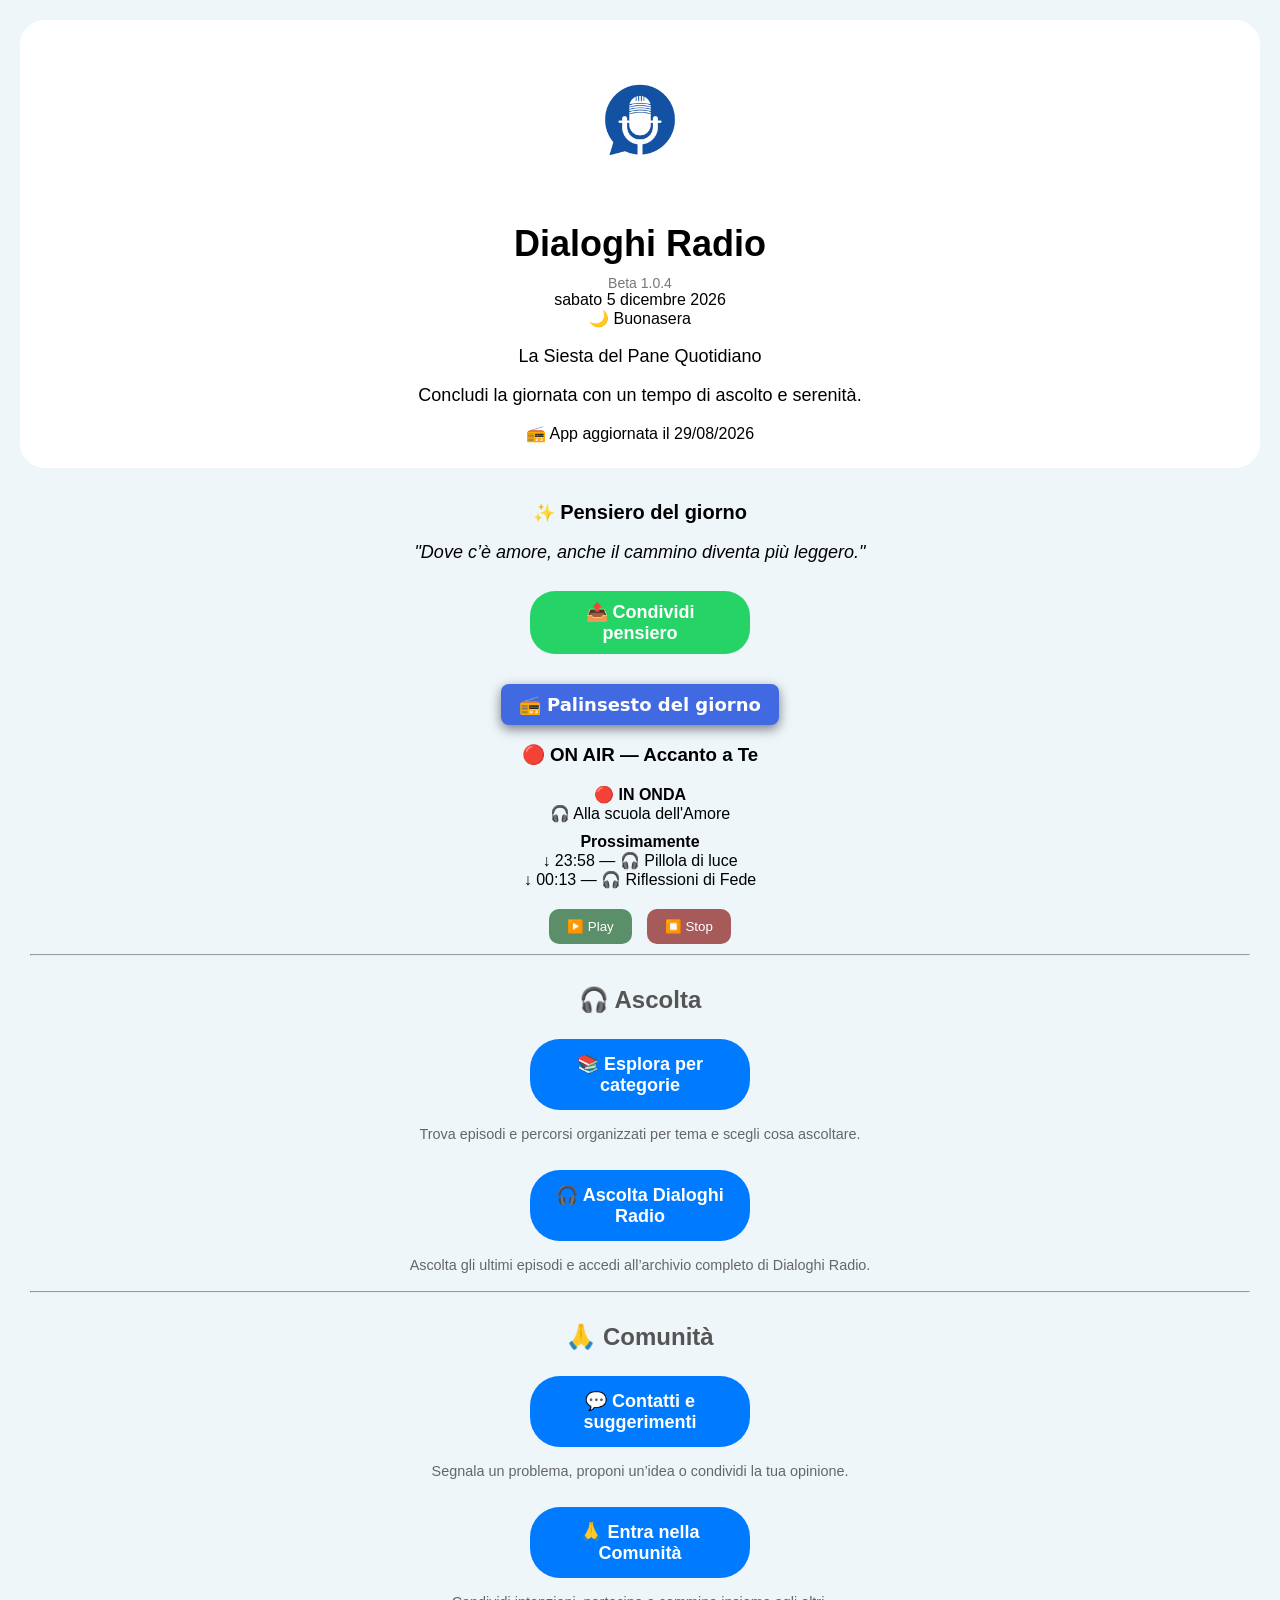
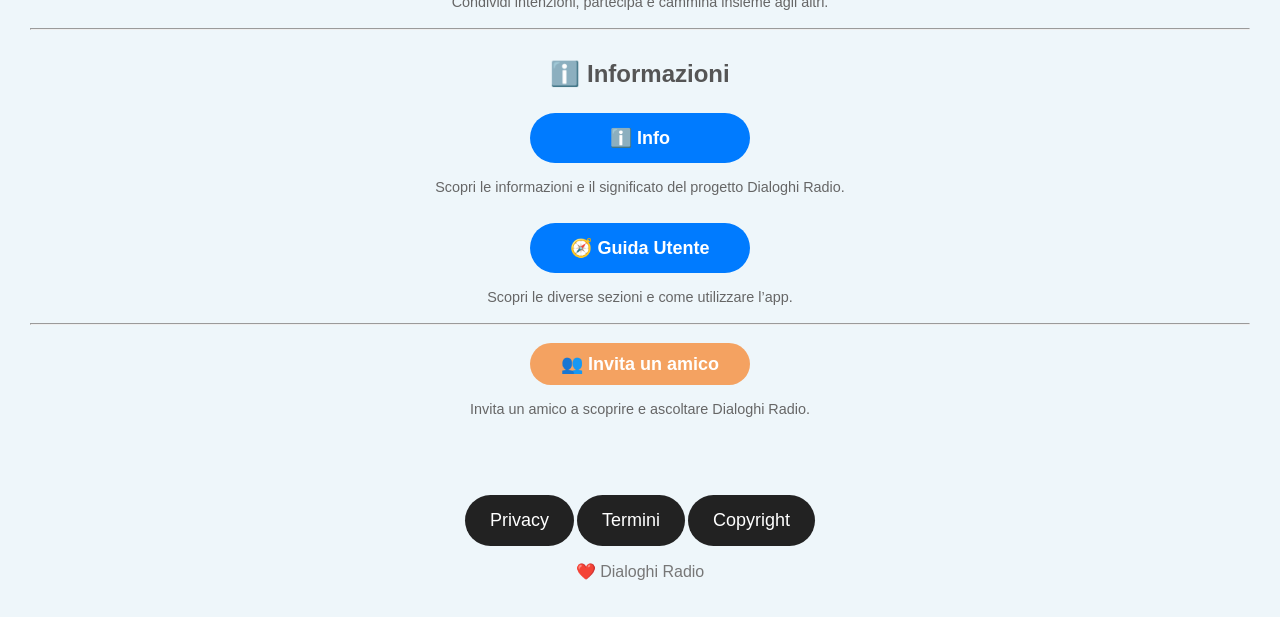
==== commit 786199c7: "Prepara Beta 1.0.4 per DR-TEST" ====
--- a/index.html
+++ b/index.html
@@ -1,5 +1,6 @@
 <!DOCTYPE html>
 <html lang="it">
+
 <head>
     <meta charset="UTF-8">
     <meta name="viewport" content="width=device-width, initial-scale=1.0">
@@ -36,14 +37,38 @@
         <div id="contenutoGiornaliero" class="box-giorno">
             <p>Caricamento...</p>
         </div>
-
+        <!-- Palinsesto del giorno -->
+        <div class="box-giorno">
+            <a href="contenuti/palinsesto.html" style="
+       display: inline-block;
+       padding: 10px 18px;
+       background: #4169e1;
+       color: white;
+       text-decoration: none;
+       border-radius: 8px;
+       font-family: system-ui, -apple-system, sans-serif;
+       box-shadow: 0 4px 12px rgba(0, 0, 0, 0.5);
+       transition: all 0.2s ease-in-out;
+   " onmouseover="this.style.background='#3152be'; this.style.transform='scale(1.03)';"
+                onmouseout="this.style.background='#4169e1'; this.style.transform='scale(1)';">
+                📻 <strong>Palinsesto del giorno</strong>
+            </a>
+
+        </div>
         <!-- Sezione Player Radio & News -->
         <div id="radioBox">
-            <h3>📰 News Dialoghi Radio</h3>
+
+            <h3>🔴 ON AIR — Accanto a Te</h3>
+
+            <div id="contenutoOnAir">
+                🎧 Preparazione della trasmissione...
+            </div>
+
+            <div id="prossimiOnAir"></div>
+
             <div id="statoRadio"></div>
 
             <audio id="audioRadio">
-                <source src="audio/notizie/news001.mp3" type="audio/mpeg">
                 Il tuo browser non supporta l'audio.
             </audio>
 
@@ -63,11 +88,6 @@
             Trova episodi e percorsi organizzati per tema e scegli cosa ascoltare.
         </p>
 
-        <a href="percorso-biblico.html" class="bottone">📖 Percorso Biblico</a>
-        <p class="descrizione-pulsante">
-            Un cammino organizzato in più giornate per accompagnare l’ascolto e la riflessione.
-        </p>
-
         <a href="ultime-puntate.html" class="bottone">🎧 Ascolta Dialoghi Radio</a>
         <p class="descrizione-pulsante">
             Ascolta gli ultimi episodi e accedi all’archivio completo di Dialoghi Radio.
@@ -105,9 +125,9 @@
 
         <hr>
 
-	<button onclick="condividiCategorie()" class="bottone bottone-invito">
-	👥 Invita un amico
-	</button>
+        <button onclick="condividiCategorie()" class="bottone bottone-invito">
+            👥 Invita un amico
+        </button>
         <p class="descrizione-pulsante">
             Invita un amico a scoprire e ascoltare Dialoghi Radio.
         </p>
@@ -130,15 +150,15 @@
 
     <!-- Piè di pagina -->
 
-<footer>
-    <p class="link-documenti">
-        <a href="privacy.html">Privacy</a>
-        <a href="termini.html">Termini</a>
-        <a href="copyright.html">Copyright</a>
-    </p>
-
-    <p>❤️ Dialoghi Radio</p>
-</footer>
+    <footer>
+        <p class="link-documenti">
+            <a href="privacy.html">Privacy</a>
+            <a href="termini.html">Termini</a>
+            <a href="copyright.html">Copyright</a>
+        </p>
+
+        <p>❤️ Dialoghi Radio</p>
+    </footer>
 
     <!-- Script Esterni -->
     <script async src="https://widget.spreaker.com/widgets.js"></script>
@@ -187,4 +207,5 @@
         document.getElementById("descrizione-dinamica").innerHTML = descrizione;
     </script>
 </body>
+
 </html>
--- a/stile.css
+++ b/stile.css
@@ -3,12 +3,12 @@
    ============================================ */
 
 body {
-    font-family: Arial, sans-serif;
-    text-align: center;
-    margin: 0;
-    padding: 20px;
-    background: #eef6fa; /* Azzurro tenue */
-    /* Alternative sfondo:
+  font-family: Arial, sans-serif;
+  text-align: center;
+  margin: 0;
+  padding: 20px;
+  background: #eef6fa; /* Azzurro tenue */
+  /* Alternative sfondo:
        #f5f5f5; Grigio chiaro
        #f1f7f1; Verde tenue
        #f7f1e8; Crema delicato
@@ -16,17 +16,17 @@
 }
 
 main {
-    padding: 10px;
+  padding: 10px;
 }
 
 footer {
-    margin-top: 30px;
-    color: #777;
+  margin-top: 30px;
+  color: #777;
 }
 
 iframe {
-    position: relative;
-    z-index: 10;
+  position: relative;
+  z-index: 10;
 }
 
 /* ============================================
@@ -34,53 +34,53 @@
    ============================================ */
 
 .testata {
-    background: #ffffff;
-    padding: 25px;
-    border-radius: 25px;
-    margin-bottom: 5px;
+  background: #ffffff;
+  padding: 25px;
+  border-radius: 25px;
+  margin-bottom: 5px;
 }
 
 .logo {
-    width: 150px;
-    border-radius: 50%;
+  width: 150px;
+  border-radius: 50%;
 }
 
 h1 {
-    font-size: 36px;
-    margin-bottom: 5px;
+  font-size: 36px;
+  margin-bottom: 5px;
 }
 
 h2 {
-    color: #555;
-    margin-top: 30px;
-    margin-bottom: 15px;
+  color: #555;
+  margin-top: 30px;
+  margin-bottom: 15px;
 }
 
 .testata p {
-    font-size: 18px;
+  font-size: 18px;
 }
 
 .versione {
-    display: block;
-    margin-top: 10px;
-    font-size: 14px;
-    color: #777;
+  display: block;
+  margin-top: 10px;
+  font-size: 14px;
+  color: #777;
 }
 
 .descrizione-pulsante {
-    margin: 6px 10px 18px;
-    font-size: 0.9em;
-    color: #666;
-    text-align: center;
+  margin: 6px 10px 18px;
+  font-size: 0.9em;
+  color: #666;
+  text-align: center;
 }
 
 /* Nota / elementi dinamici */
 #contenutoGiornaliero p {
-    font-size: 18px;
+  font-size: 18px;
 }
 
 #contenutoGiornaliero strong {
-    font-size: 20px;
+  font-size: 20px;
 }
 
 /* ============================================
@@ -88,39 +88,39 @@
    ============================================ */
 
 a {
-    display: inline-block;
-    margin-top: 20px;
-    padding: 15px 25px;
-    background: #222;
-    color: #ffffff;
-    text-decoration: none;
-    border-radius: 30px;
-    font-size: 18px;
+  display: inline-block;
+  margin-top: 20px;
+  padding: 15px 25px;
+  background: #222;
+  color: #ffffff;
+  text-decoration: none;
+  border-radius: 30px;
+  font-size: 18px;
 }
 
 .bottone {
-    display: inline-block;
-    width: 220px;
-    box-sizing: border-box;
-    text-align: center;
-    padding: 14px 20px;
-    background: #007bff;
-    color: #ffffff;
-    text-decoration: none;
-    border-radius: 30px;
-    font-size: 18px;
-    font-weight: bold;
-    margin: 10px;
+  display: inline-block;
+  width: 220px;
+  box-sizing: border-box;
+  text-align: center;
+  padding: 14px 20px;
+  background: #007bff;
+  color: #ffffff;
+  text-decoration: none;
+  border-radius: 30px;
+  font-size: 18px;
+  font-weight: bold;
+  margin: 10px;
 }
 
 .bottone:hover {
-    background: #0056b3;
+  background: #0056b3;
 }
 
 button.bottone {
-    border: none;
-    cursor: pointer;
-    font-family: Arial, sans-serif;
+  border: none;
+  cursor: pointer;
+  font-family: Arial, sans-serif;
 }
 
 .btn-share {
@@ -141,41 +141,43 @@
    ============================================ */
 
 .ultima {
-    background: #ffffff;
-    padding: 20px;
-    border-radius: 15px;
-    box-shadow: 0 2px 8px rgba(0, 0, 0, 0.15);
+  background: #ffffff;
+  padding: 20px;
+  border-radius: 15px;
+  box-shadow: 0 2px 8px rgba(0, 0, 0, 0.15);
 }
 
 #ultima-puntata {
-    margin-top: 25px;
+  margin-top: 25px;
 }
 
 #episodi div {
-    background: #ffffff;
-    padding: 15px;
-    margin: 20px 0 25px 0;
-    border-radius: 20px;
+  background: #ffffff;
+  padding: 15px;
+  margin: 20px 0 25px 0;
+  border-radius: 20px;
 }
 
 .episodio-cliccabile {
-    margin: 12px 0;
-    padding: 14px;
-    background-color: #ffffff;
-    border-radius: 12px;
-    box-shadow: 0 2px 6px rgba(0, 0, 0, 0.1);
-    cursor: pointer;
-    transition: transform 0.15s, box-shadow 0.15s;
+  margin: 12px 0;
+  padding: 14px;
+  background-color: #ffffff;
+  border-radius: 12px;
+  box-shadow: 0 2px 6px rgba(0, 0, 0, 0.1);
+  cursor: pointer;
+  transition:
+    transform 0.15s,
+    box-shadow 0.15s;
 }
 
 .episodio-cliccabile.episodio-selezionato {
-    background-color: #e8f0fe;
-    border: 2px solid #4a90e2;
-    font-weight: bold;
+  background-color: #e8f0fe;
+  border: 2px solid #4a90e2;
+  font-weight: bold;
 }
 .episodio-cliccabile:hover {
-    transform: scale(1.02);
-    box-shadow: 0 4px 10px rgba(0, 0, 0, 0.15);
+  transform: scale(1.02);
+  box-shadow: 0 4px 10px rgba(0, 0, 0, 0.15);
 }
 
 /* ============================================
@@ -183,49 +185,49 @@
    ============================================ */
 
 #statoRadio {
-    margin-top: 15px;
-    margin-bottom: 20px;
-    font-size: 1.1em;
+  margin-top: 15px;
+  margin-bottom: 20px;
+  font-size: 1.1em;
 }
 
 #controlliRadio {
-    margin-top: 10px;
-    margin-bottom: 10px;
-    display: flex;
-    gap: 15px;
-    justify-content: center;
+  margin-top: 10px;
+  margin-bottom: 10px;
+  display: flex;
+  gap: 15px;
+  justify-content: center;
 }
 
 #controlliRadio button {
-    padding: 10px 18px;
-    border-radius: 10px;
-    color: #ffffff;
-    border: none;
-    cursor: pointer;
+  padding: 10px 18px;
+  border-radius: 10px;
+  color: #ffffff;
+  border: none;
+  cursor: pointer;
 }
 
 #playRadio {
-    background-color: #5a8f6a;
+  background-color: #5a8f6a;
 }
 
 #stopRadio {
-    background-color: #a65a5a;
+  background-color: #a65a5a;
 }
 
 .radio-attiva {
-    animation: lampeggioRadio 1.5s infinite;
+  animation: lampeggioRadio 1.5s infinite;
 }
 
 @keyframes lampeggioRadio {
-    0% {
-        opacity: 1;
-    }
-    50% {
-        opacity: 0.4;
-    }
-    100% {
-        opacity: 1;
-    }
+  0% {
+    opacity: 1;
+  }
+  50% {
+    opacity: 0.4;
+  }
+  100% {
+    opacity: 1;
+  }
 }
 
 /* ============================================
@@ -233,141 +235,154 @@
    ============================================ */
 
 @media (max-width: 600px) {
-    .logo {
-        width: 70px;
-        display: block;
-        margin: 0 auto;
-    }
-
-    .bottone {
-        display: block;
-        width: 80%;
-        margin: 15px auto;
-    }
+  .logo {
+    width: 70px;
+    display: block;
+    margin: 0 auto;
+  }
+
+  .bottone {
+    display: block;
+    width: 80%;
+    margin: 15px auto;
+  }
 }
 .bottone-invito {
-    background: #f4a261 !important;
-    color: white;
-    border: none;
-    border-radius: 25px;
-    padding: 10px 18px;
-    font-weight: bold;
-    cursor: pointer;
-    transition: transform 0.2s ease, opacity 0.2s ease;
+  background: #f4a261 !important;
+  color: white;
+  border: none;
+  border-radius: 25px;
+  padding: 10px 18px;
+  font-weight: bold;
+  cursor: pointer;
+  transition:
+    transform 0.2s ease,
+    opacity 0.2s ease;
 }
 
 .bottone-invito:hover {
-    opacity: 0.9;
-    transform: translateY(-1px);
+  opacity: 0.9;
+  transform: translateY(-1px);
 }
 
 .bottone-invito:active {
-    transform: scale(0.97);
+  transform: scale(0.97);
 }
 .bottone-condividi {
-	background: #25D366 !important;
-    color: white;
-    border: none;
-    border-radius: 25px;
-    padding: 10px 18px;
-    font-weight: bold;
-    cursor: pointer;
-    transition: transform 0.2s ease, opacity 0.2s ease;
+  background: #25d366 !important;
+  color: white;
+  border: none;
+  border-radius: 25px;
+  padding: 10px 18px;
+  font-weight: bold;
+  cursor: pointer;
+  transition:
+    transform 0.2s ease,
+    opacity 0.2s ease;
 }
 
 .bottone-condividi:hover {
-    opacity: 0.9;
-    transform: translateY(-1px);
+  opacity: 0.9;
+  transform: translateY(-1px);
 }
 
 .bottone-condividi:active {
-    transform: scale(0.97);
+  transform: scale(0.97);
 }
 .btn-comunita {
-    background: #f4a261 !important;
-    color: white;
-    border: none;
-    border-radius: 25px;
-    padding: 10px 18px;
-    font-weight: bold;
-    cursor: pointer;
-    transition: transform 0.2s ease, opacity 0.2s ease;
+  background: #f4a261 !important;
+  color: white;
+  width: 300px;
+  box-sizing: border-box;
+  border: none;
+  border-radius: 25px;
+  padding: 10px 18px;
+  font-weight: bold;
+  cursor: pointer;
+  transition:
+    transform 0.2s ease,
+    opacity 0.2s ease;
 }
 
 .btn-comunita:hover {
-    opacity: 0.9;
-    transform: translateY(-1px);
+  opacity: 0.9;
+  transform: translateY(-1px);
 }
 
 .btn-comunita:active {
-    transform: scale(0.97);
+  transform: scale(0.97);
 }
 .btn-comunita.bottone-condividi {
-    background: #25D366 !important;
-    color: white;
-}
+  background: #25d366 !important;
+  color: white;
+}
+/* Allineamento icone dei pulsanti */
+.btn-comunita .icona {
+  display: inline-block;
+  width: 28px;
+  text-align: center;
+}
+
 /* Pagine documentazione */
 
 .pagina-documento {
-max-width: 800px;
-margin: 20px auto;
-padding: 24px;
-font-size: 17px;
-line-height: 1.65;
-text-align: left;
+  max-width: 800px;
+  margin: 20px auto;
+  padding: 24px;
+  font-size: 17px;
+  line-height: 1.65;
+  text-align: left;
 }
 
 .pagina-documento h2 {
-margin-top: 30px;
-margin-bottom: 12px;
+  margin-top: 30px;
+  margin-bottom: 12px;
 }
 
 .pagina-documento p {
-margin-bottom: 16px;
+  margin-bottom: 16px;
 }
 
 .pagina-documento ul {
-padding-left: 24px;
-margin-bottom: 20px;
+  padding-left: 24px;
+  margin-bottom: 20px;
 }
 
 .pagina-documento li {
-margin-bottom: 8px;
+  margin-bottom: 8px;
 }
 
 .pagina-documento hr {
-margin: 30px 0;
-border: 0;
-border-top: 1px solid #ccc;
+  margin: 30px 0;
+  border: 0;
+  border-top: 1px solid #ccc;
 }
 
 @media (max-width: 600px) {
-
-```
-.pagina-documento {
+  .pagina-documento {
     margin: 10px;
     padding: 18px;
     font-size: 17px;
     line-height: 1.65;
-}
-
-.pagina-documento h2 {
+  }
+
+  .pagina-documento h2 {
     font-size: 21px;
     margin-top: 26px;
-}
-
-.pagina-documento p {
+  }
+
+  .pagina-documento p {
     margin-bottom: 15px;
-}
+  }
 }
 .link-documenti {
-    display: flex;
-    justify-content: center;
-    gap: 3px;
-    font-size: 0.85rem;
-    white-space: nowrap;
+  display: flex;
+  justify-content: center;
+  gap: 3px;
+  font-size: 0.85rem;
+  white-space: nowrap;
 }
 
 .link-documenti a {
-    display: inline;
-}+  display: inline;
+}
